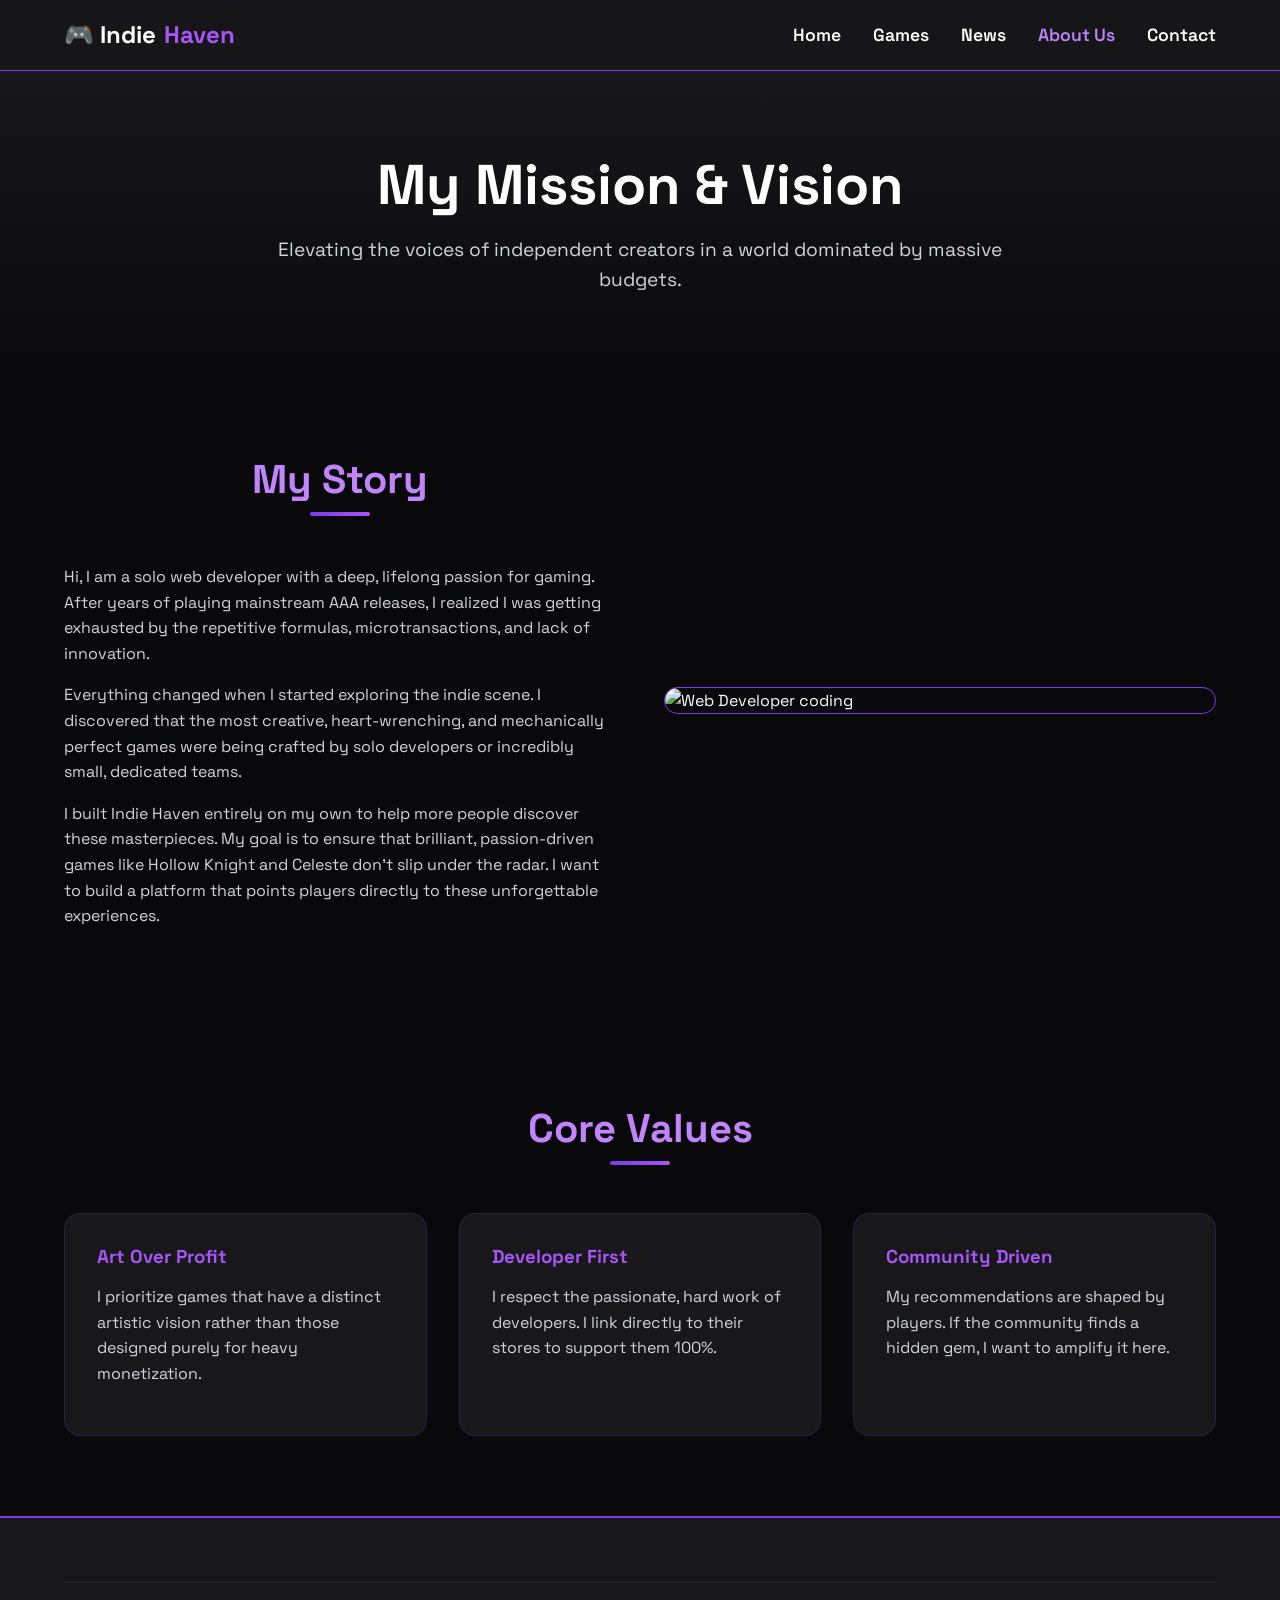
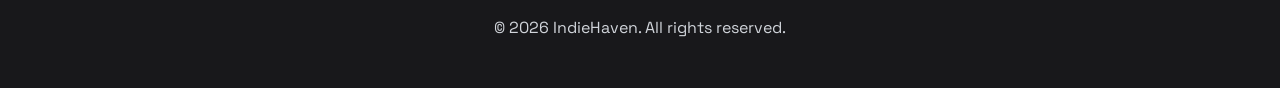
==== about.html @ 3317cbf9 "first commit" ====
<!DOCTYPE html>
<html lang="en">
<head>
    <meta charset="UTF-8">
    <meta name="viewport" content="width=device-width, initial-scale=1.0">
    <title>About Me | Indie Haven</title>
    <link rel="stylesheet" href="style.css">
</head>
<body>
 
    <header>
        <a href="index.html" class="logo">🎮 Indie<span>Haven</span></a>
        <nav>
            <ul class="navLinks">
                <li><a href="index.html">Home</a></li>
                <li><a href="services.html">Games</a></li>
                <li><a href="news.html">News</a></li>
                <li><a href="about.html" class="active">About Us</a></li>
                <li><a href="contact.html">Contact</a></li>
            </ul>
        </nav>
    </header>
 
    <main>
        <section style="background: linear-gradient(180deg, #18181B 0%, #09090B 100%); text-align: center;">
            <h1>My Mission & Vision</h1>
            <p style="max-width: 800px; margin: 0 auto; font-size: 1.2rem;">Elevating the voices of independent creators in a world dominated by massive budgets.</p>
        </section>
 
        <section>
            <div class="grid2">
                <div>
                    <h2>My Story</h2>
                    <p>Hi, I am a solo web developer with a deep, lifelong passion for gaming. After years of playing mainstream AAA releases, I realized I was getting exhausted by the repetitive formulas, microtransactions, and lack of innovation.</p>
                    <p>Everything changed when I started exploring the indie scene. I discovered that the most creative, heart-wrenching, and mechanically perfect games were being crafted by solo developers or incredibly small, dedicated teams.</p>
                    <p>I built Indie Haven entirely on my own to help more people discover these masterpieces. My goal is to ensure that brilliant, passion-driven games like Hollow Knight and Celeste don't slip under the radar. I want to build a platform that points players directly to these unforgettable experiences.</p>
                </div>
                <img src="https://images.unsplash.com/photo-1498050108023-c5249f4df085?auto=format&fit=crop&q=80&w=800" alt="Web Developer coding" style="border-radius: 16px; border: 1px solid #7C3AED;">
            </div>
        </section>
 
        <section>
            <h2>Core Values</h2>
            <div class="grid3">
                <div class="card">
                    <h3 style="color: #A855F7;">Art Over Profit</h3>
                    <p>I prioritize games that have a distinct artistic vision rather than those designed purely for heavy monetization.</p>
                </div>
                <div class="card">
                    <h3 style="color: #A855F7;">Developer First</h3>
                    <p>I respect the passionate, hard work of developers. I link directly to their stores to support them 100%.</p>
                </div>
                <div class="card">
                    <h3 style="color: #A855F7;">Community Driven</h3>
                    <p>My recommendations are shaped by players. If the community finds a hidden gem, I want to amplify it here.</p>
                </div>
            </div>
        </section>
 
    </main>
 
    <footer>
        <div class="footerBottom">
            <p>&copy; 2026 IndieHaven. All rights reserved.</p>
        </div>
    </footer>
</body>
</html>
---- style.css ----
@import url('https://fonts.googleapis.com/css2?family=Space+Grotesk:wght@300;400;600;700&display=swap');

* {
    margin: 0;
    padding: 0;
    box-sizing: border-box;
}

body {
    font-family: 'Space Grotesk', sans-serif;
    background-color: #09090B;
    color: #FFFFFF;
    line-height: 1.6;
    overflow-x: hidden;
}

a {
    text-decoration: none;
    color: #FFFFFF;
    transition: color 0.3s ease;
}

ul {
    list-style: none;
}

img {
    max-width: 100%;
    display: block;
}

h1, h2, h3, h4 {
    line-height: 1.2;
    margin-bottom: 1rem;
}

h1 {
    font-size: 3.5rem;
    font-weight: 700;
}

h2 {
    font-size: 2.5rem;
    color: #C084FC;
    text-align: center;
    margin-bottom: 3rem;
    position: relative;
}

h2::after {
    content: '';
    display: block;
    width: 60px;
    height: 4px;
    background: linear-gradient(90deg, #7C3AED, #A855F7);
    margin: 0.5rem auto 0;
    border-radius: 2px;
}

p {
    color: #D1D5DB;
    margin-bottom: 1rem;
}


header {
    background-color: rgba(24, 24, 27, 0.95);
    backdrop-filter: blur(10px);
    padding: 1rem 5%;
    display: flex;
    justify-content: space-between;
    align-items: center;
    border-bottom: 1px solid #7C3AED;
    position: sticky;
    top: 0;
    z-index: 1000;
}

a.logo {
    font-size: 1.5rem;
    font-weight: 700;
    color: #FFFFFF;
    display: flex;
    align-items: center;
    gap: 0.5rem;
    text-decoration: none;
}

a.logo span {
    color: #A855F7;
}

.navLinks {
    display: flex;
    gap: 2rem;
}

.navLinks a {
    font-weight: 600;
    font-size: 1.1rem;
}

.navLinks a:hover,
.navLinks a.active {
    color: #C084FC;
}

.btn {
    display: inline-block;
    padding: 0.8rem 2rem;
    border-radius: 8px;
    font-weight: 600;
    cursor: pointer;
    transition: all 0.3s ease;
    text-align: center;
    border: none;
}

.btnPrimary {
    background: linear-gradient(135deg, #7C3AED, #A855F7);
    color: #FFFFFF;
    box-shadow: 0 4px 15px rgba(124, 58, 237, 0.3);
}

.btnPrimary:hover {
    transform: translateY(-3px);
    box-shadow: 0 8px 25px rgba(124, 58, 237, 0.5);
    background: linear-gradient(135deg, #A855F7, #7C3AED);
}

.btnSecondary {
    background-color: transparent;
    color: #FFFFFF;
    border: 2px solid #7C3AED;
}

.btnSecondary:hover {
    background-color: #18181B;
    border-color: #A855F7;
    color: #C084FC;
    transform: translateY(-3px);
}


section {
    padding: 5rem 5%;
}

.grid2 {
    display: flex;
    flex-wrap: wrap;
    gap: 3rem;
    align-items: center;
}
.grid2 > * {
    flex: 1 1 400px;
    max-width: 100%;
}

.grid3 {
    display: flex;
    flex-wrap: wrap;
    gap: 2rem;
}
.grid3 > * {
    flex: 1 1 300px;
    max-width: 100%;
}

.grid4 {
    display: flex;
    flex-wrap: wrap;
    gap: 2rem;
}
.grid4 > * {
    flex: 1 1 250px;
    max-width: 100%;
}

.card {
    background-color: #18181B;
    border-radius: 16px;
    padding: 2rem;
    border: 1px solid rgba(124, 58, 237, 0.2);
    transition: all 0.3s ease;
}

.card:hover {
    transform: translateY(-10px);
    border-color: #7C3AED;
    box-shadow: 0 10px 30px rgba(124, 58, 237, 0.15);
}

.icon {
    font-size: 2.5rem;
    margin-bottom: 1rem;
    display: inline-block;
}


.gameCard {
    background-color: #18181B;
    border-radius: 16px;
    overflow: hidden;
    border: 1px solid rgba(124, 58, 237, 0.2);
    transition: all 0.3s ease;
    display: flex;
    flex-direction: column;
}

.gameCard:hover {
    transform: translateY(-10px);
    border-color: #A855F7;
    box-shadow: 0 10px 30px rgba(124, 58, 237, 0.2);
}

.gameCard img {
    width: 100%;
    height: 220px;
    object-fit: cover;
    border-bottom: 2px solid #7C3AED;
}

.gameInfo {
    padding: 1.5rem;
    flex-grow: 1;
    display: flex;
    flex-direction: column;
}

.tagContainer {
    display: flex;
    gap: 0.5rem;
    margin-bottom: 1rem;
    flex-wrap: wrap;
}

.tag {
    background-color: rgba(124, 58, 237, 0.15);
    color: #C084FC;
    padding: 0.2rem 0.8rem;
    border-radius: 20px;
    font-size: 0.8rem;
    font-weight: 600;
    border: 1px solid rgba(124, 58, 237, 0.3);
}

.rating {
    color: #FBBF24;
    font-weight: bold;
    margin-bottom: 1rem;
    font-size: 0.9rem;
}

.gameInfo .btn {
    margin-top: auto;
    width: 100%;
}


.hero {
    min-height: 90vh;
    display: flex;
    align-items: center;
    background: linear-gradient(rgba(9, 9, 11, 0.8), rgba(9, 9, 11, 0.95)), url('https://images.unsplash.com/photo-1542751371-adc38448a05e?auto=format&fit=crop&q=80&w=2070') center/cover no-repeat;
    text-align: center;
    padding: 0 5%;
}

.heroContent {
    max-width: 800px;
    margin: 0 auto;
}

.hero p {
    font-size: 1.2rem;
    margin-bottom: 2rem;
}

.heroButtons {
    display: flex;
    gap: 1rem;
    justify-content: center;
}


.spotlightContent {
    background-color: #18181B;
    padding: 3rem;
    border-radius: 16px;
    border-left: 4px solid #7C3AED;
}


.newsletter {
    background: linear-gradient(135deg, #18181B 0%, #09090B 100%);
    text-align: center;
    border-top: 1px solid #7C3AED;
    border-bottom: 1px solid #7C3AED;
}

.newsletterForm {
    display: flex;
    max-width: 600px;
    margin: 2rem auto 0;
    gap: 1rem;
}

.newsletterForm input {
    flex-grow: 1;
    padding: 1rem;
    border-radius: 8px;
    border: 1px solid rgba(124, 58, 237, 0.5);
    background-color: #09090B;
    color: #FFFFFF;
    font-family: inherit;
}

.newsletterForm input:focus {
    outline: none;
    border-color: #A855F7;
    box-shadow: 0 0 10px rgba(124, 58, 237, 0.3);
}


.contactForm {
    display: flex;
    flex-direction: column;
    gap: 1.5rem;
}

.contactForm input,
.contactForm textarea {
    width: 100%;
    padding: 1rem;
    background-color: #09090B;
    border: 1px solid rgba(124, 58, 237, 0.3);
    border-radius: 8px;
    color: #FFFFFF;
    font-family: inherit;
    transition: all 0.3s ease;
}

.contactForm textarea {
    min-height: 150px;
    resize: vertical;
}

.contactForm input:focus,
.contactForm textarea:focus {
    outline: none;
    border-color: #C084FC;
    box-shadow: 0 0 10px rgba(192, 132, 252, 0.2);
}

.contactInfo {
    padding: 2rem;
    background-color: #18181B;
    border-radius: 16px;
    border: 1px solid #7C3AED;
}

.contactInfo p {
    margin-bottom: 1.5rem;
    display: flex;
    align-items: center;
    gap: 1rem;
}

.mapPlaceholder {
    width: 100%;
    height: 300px;
    background-color: #09090B;
    border: 1px solid rgba(124, 58, 237, 0.3);
    border-radius: 8px;
    display: flex;
    align-items: center;
    justify-content: center;
    color: #C084FC;
    margin-top: 2rem;
}


footer {
    background-color: #18181B;
    padding: 4rem 5% 2rem;
    border-top: 2px solid #7C3AED;
}

.footerContent {
    display: flex;
    flex-wrap: wrap;
    gap: 3rem;
    margin-bottom: 3rem;
}

.footerContent > * {
    flex: 1 1 200px;
    max-width: 100%;
}

.footerSection h4 {
    color: #C084FC;
    margin-bottom: 1.5rem;
}

.footerSection ul li {
    margin-bottom: 0.8rem;
}

.footerSection ul li a:hover {
    color: #A855F7;
    padding-left: 5px;
}

.footerBottom {
    text-align: center;
    padding-top: 2rem;
    border-top: 1px solid rgba(124, 58, 237, 0.2);
    color: #D1D5DB;
}


@media (max-width: 1024px) {
    h1 { font-size: 3rem; }
    h2 { font-size: 2.2rem; }
    section { padding: 4rem 5%; }
}

@media (max-width: 768px) {
    header {
        flex-direction: column;
        gap: 1rem;
        padding: 1rem;
    }
    .navLinks {
        flex-wrap: wrap;
        justify-content: center;
        gap: 1rem;
    }
    h1 { font-size: 2.5rem; }
    .heroButtons {
        flex-direction: column;
    }
    

    .grid2 > *, .grid3 > *, .grid4 > *, .gamesGrid > * {
        flex: 1 1 100%;
    }
    
    .newsletterForm {
        flex-direction: column;
    }
}

@media (max-width: 480px) {
    h1 { font-size: 2rem; }
    h2 { font-size: 1.8rem; }
    section { padding: 3rem 5%; }
}


.pageTitle {
    text-align: center;
    margin-bottom: 3rem;
}

.pageTitle span {
    color: #A855F7;
}

.gamesGrid {
    display: flex;
    flex-wrap: wrap;
    gap: 2rem;
}

.gamesGrid > * {
    flex: 1 1 260px;
    max-width: 100%;
}

.gameImage {
    width: 100%;
    aspect-ratio: 460 / 215;
    object-fit: cover;
    display: block;
    border-bottom: 2px solid #7C3AED;
}

.gameTitle {
    font-size: 1.2rem;
    font-weight: 700;
    margin-bottom: 0.25rem;
    color: #FFFFFF;
}

.gameGenre {
    color: #C084FC;
    font-size: 0.9rem;
    font-weight: 600;
    margin-bottom: 1rem;
}

.gameYear {
    margin-top: auto;
    align-self: flex-start;
    background-color: #7C3AED;
    color: #FFFFFF;
    padding: 0.25rem 0.75rem;
    border-radius: 6px;
    font-size: 0.8rem;
    font-weight: bold;
}


.newsFeed {
    display: flex;
    flex-direction: column;
    gap: 2rem;
    max-width: 900px;
    margin: 0 auto;
}

.newsArticle {
    background-color: #18181B;
    border-radius: 12px;
    overflow: hidden;
    display: flex;
    flex-direction: column;
    border: 1px solid rgba(124, 58, 237, 0.2);
    transition: transform 0.3s ease, border-color 0.3s ease, box-shadow 0.3s ease;
}

.newsArticle:hover {
    border-color: #7C3AED;
    transform: translateY(-5px);
    box-shadow: 0 10px 30px rgba(124, 58, 237, 0.15);
}

.newsImage {
    width: 100%;
    height: 250px;
    object-fit: cover;
}

.newsContent {
    padding: 2rem;
    display: flex;
    flex-direction: column;
    justify-content: center;
    width: 100%;
}

.newsDate {
    color: #C084FC;
    font-size: 0.9rem;
    font-weight: 700;
    margin-bottom: 0.5rem;
    text-transform: uppercase;
    letter-spacing: 0.05em;
}

.newsTitle {
    font-size: 1.5rem;
    font-weight: 700;
    margin-bottom: 1rem;
    color: #FFFFFF;
}

.newsExcerpt {
    color: #D1D5DB;
    font-size: 1rem;
    margin-bottom: 1.5rem;
}


@media (min-width: 768px) {
    .newsArticle {
        flex-direction: row;
    }
    .newsImage {
        width: 40%;
        height: 100%;
    }
    .newsContent {
        width: 60%;
    }
}

.gameDescription {
    color: #D1D5DB;
    font-size: 0.9rem;
    line-height: 1.5;
    margin-bottom: 1.5rem;
    flex-grow: 1;
}
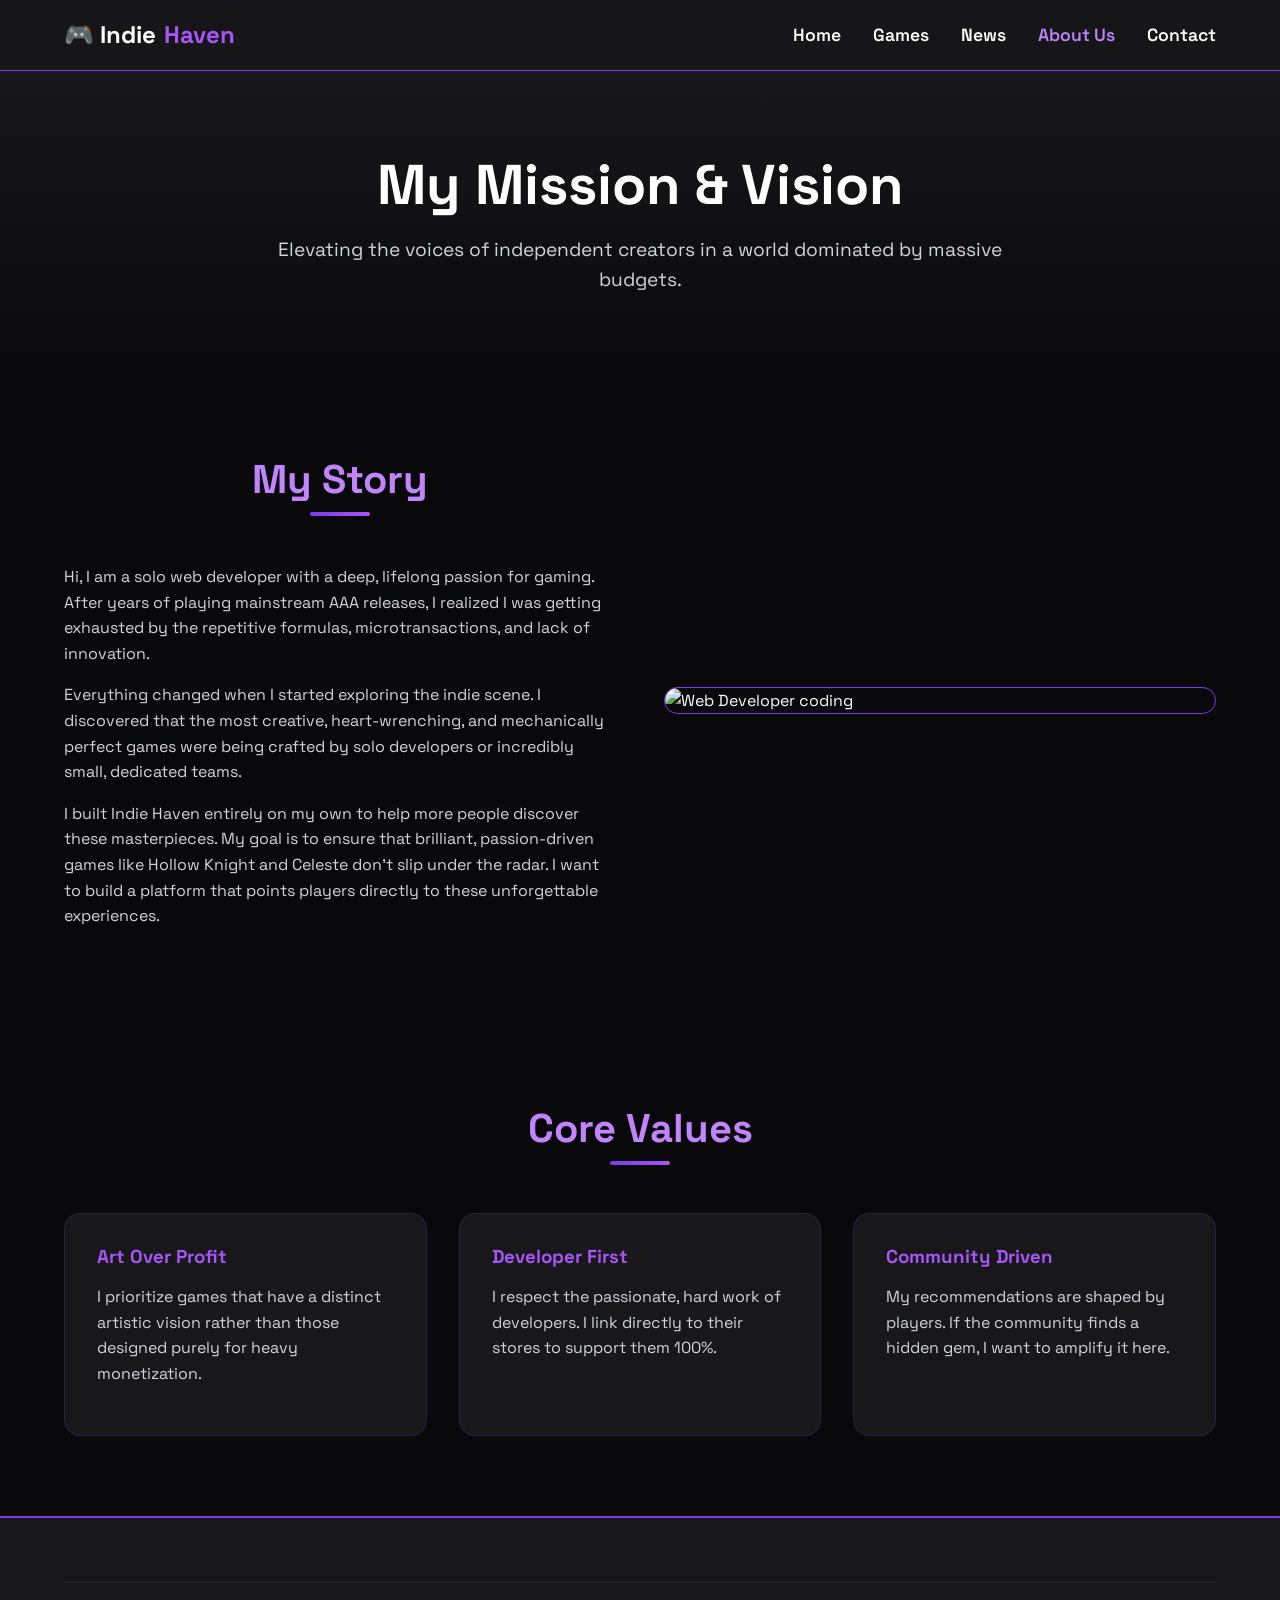
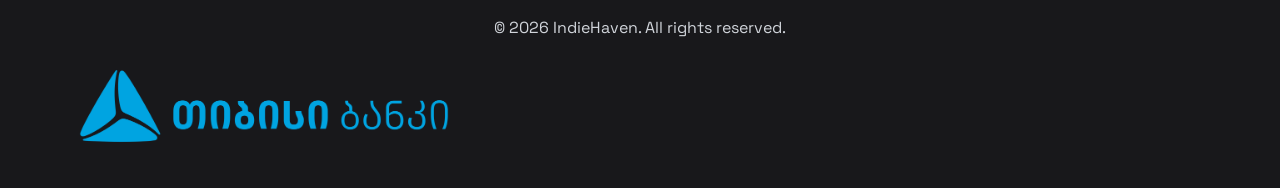
==== commit 9b2b360d: "." ====
--- a/about.html
+++ b/about.html
@@ -62,6 +62,7 @@
     <footer>
         <div class="footerBottom">
             <p>&copy; 2026 IndieHaven. All rights reserved.</p>
+            <a href="https://tbcbank.ge/ka/tbc-education"><img style="width: 400px; height: 100px; object-fit: cover;" src="./img/tbc.png" alt=""></a>
         </div>
     </footer>
 </body>
